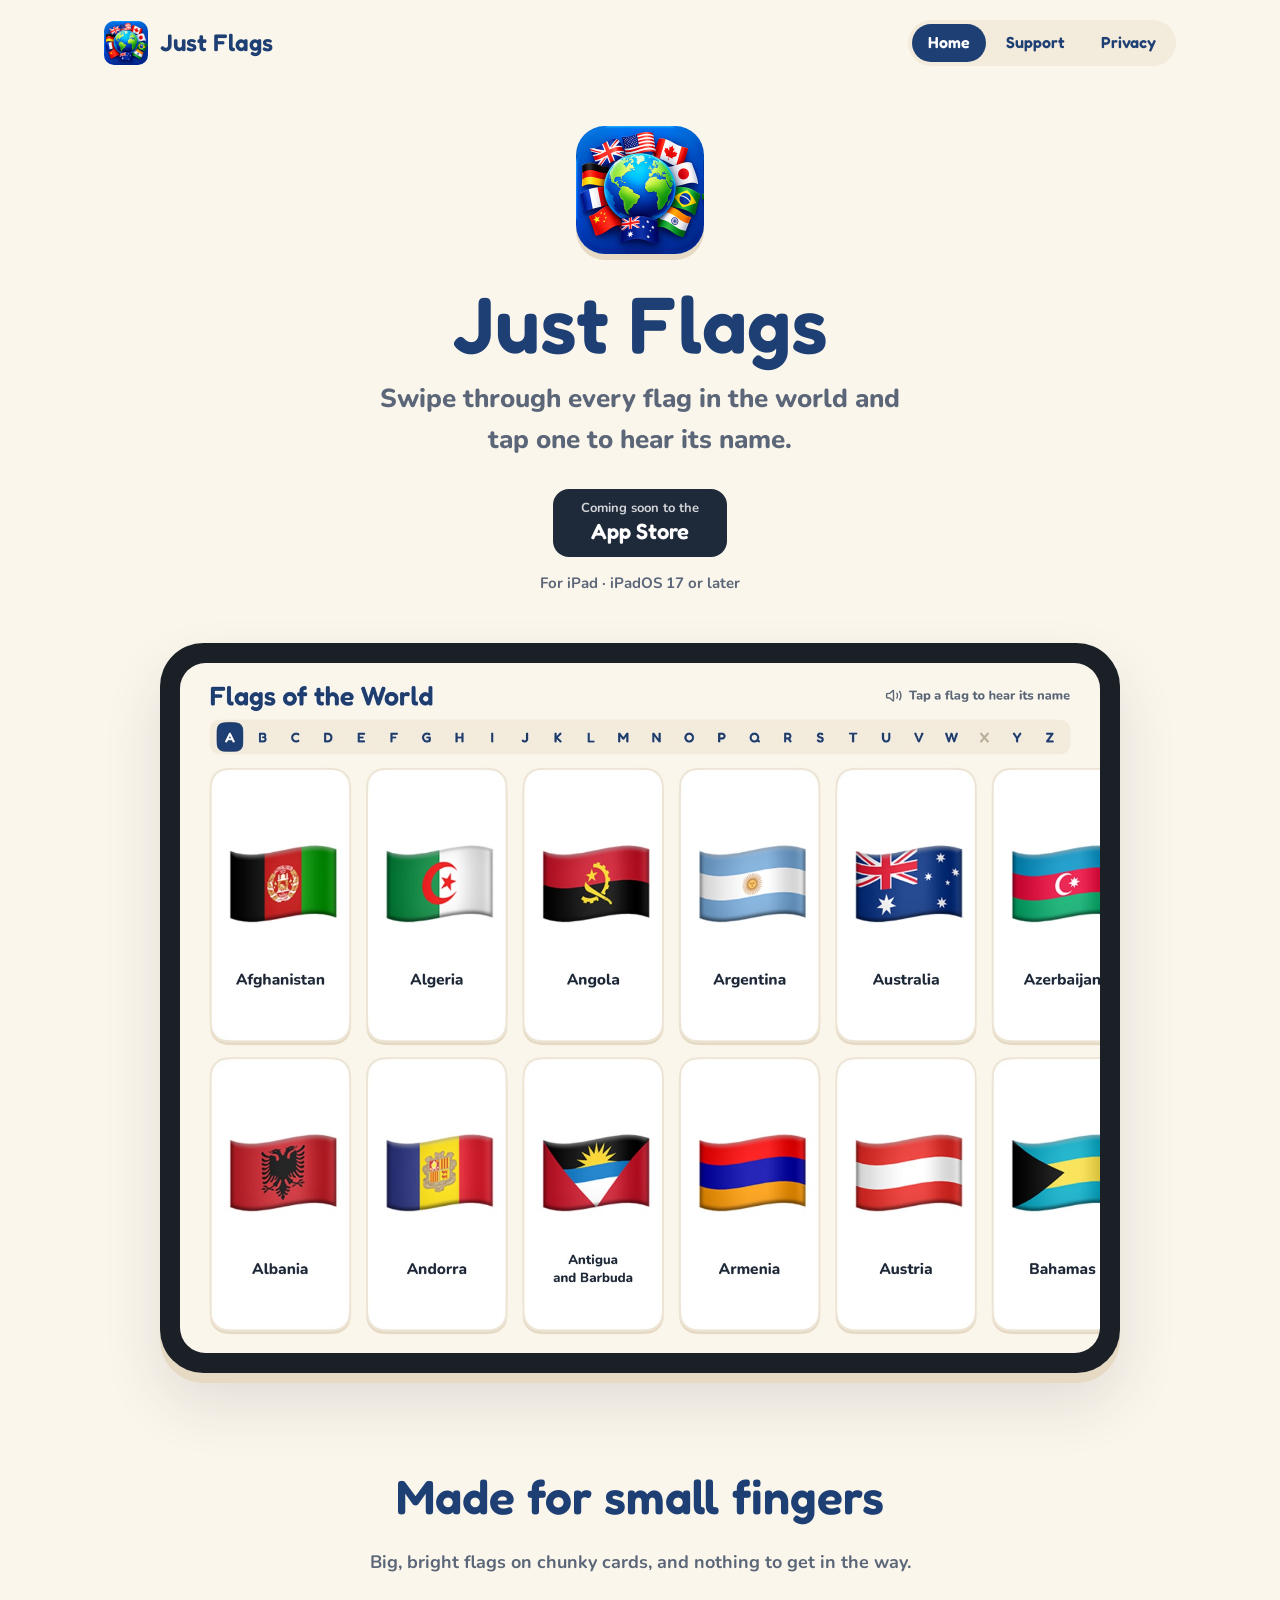
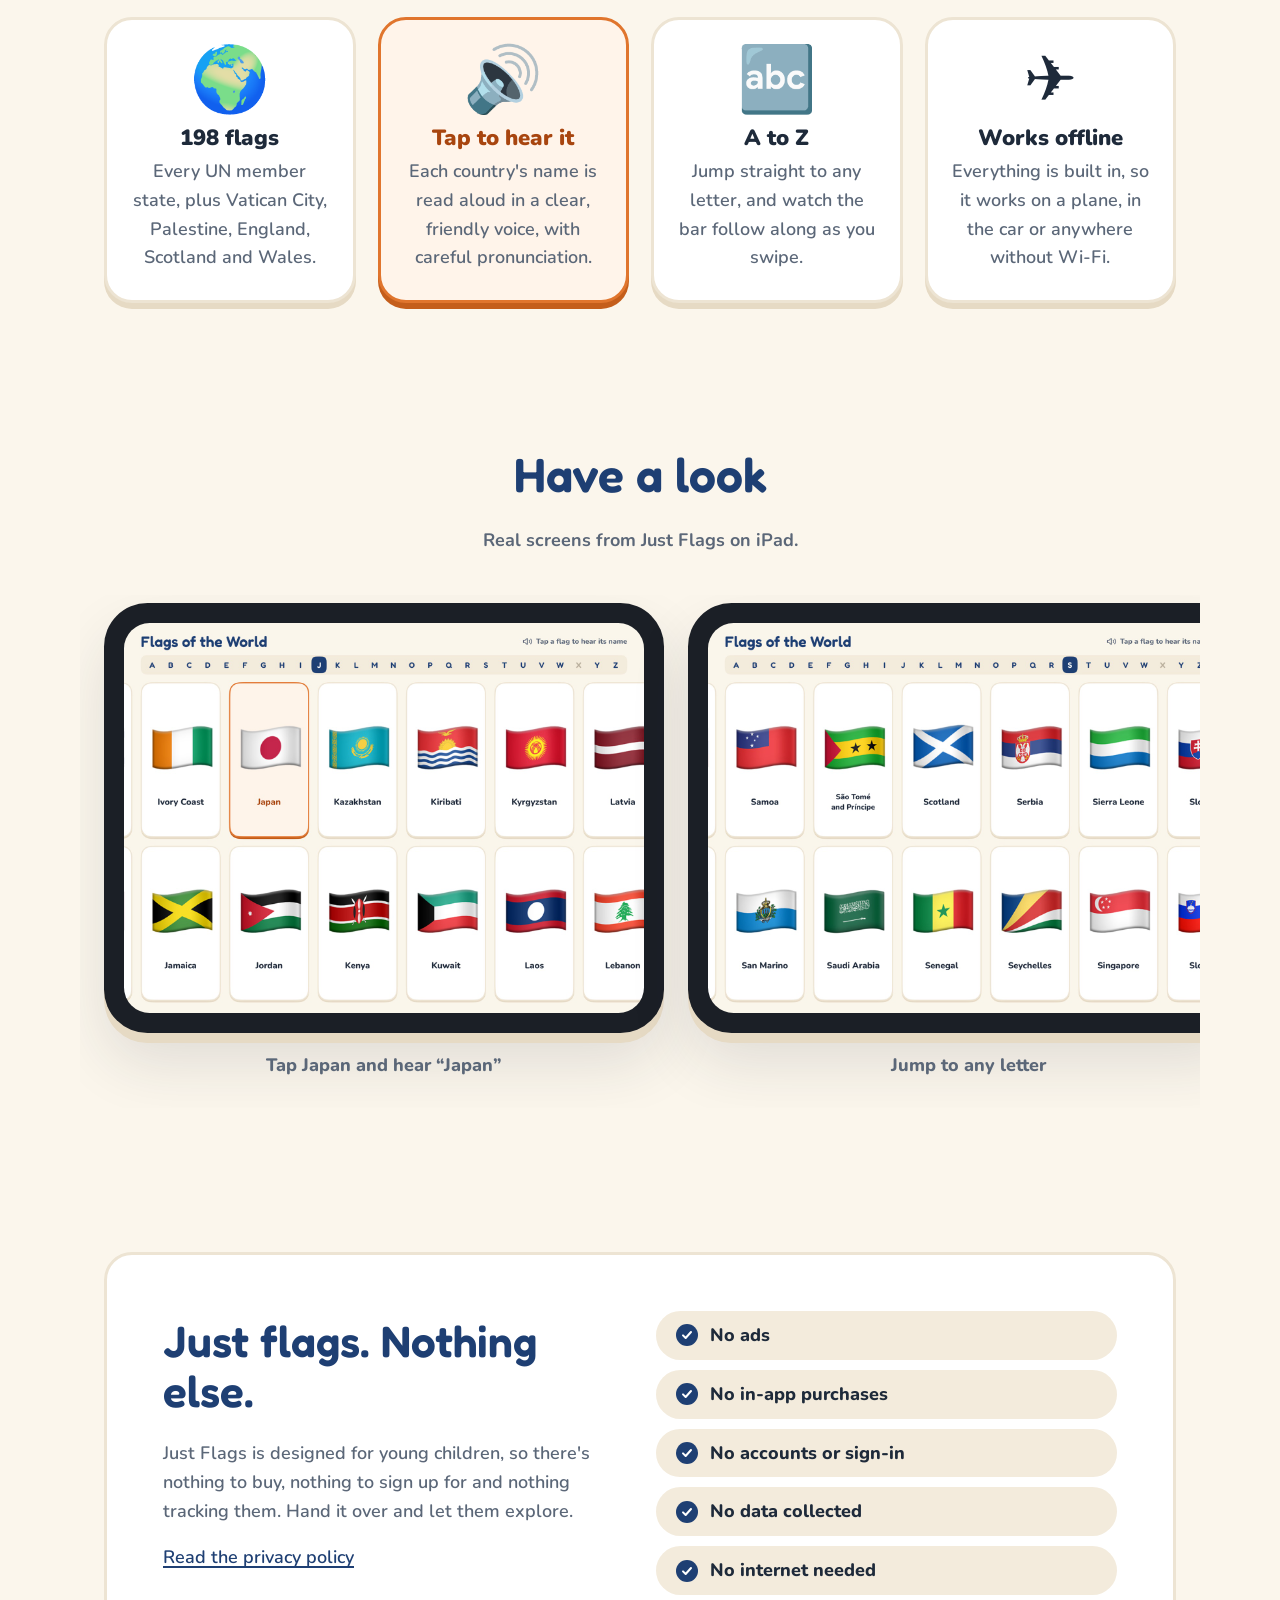
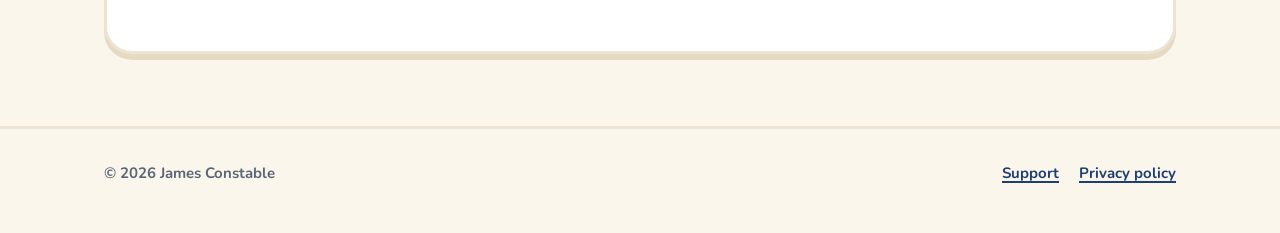
==== index.html @ 023f4b6b "feat: add Just Flags marketing site with privacy and support pages - Home page with real iPad simula" ====
<!doctype html>
<html lang="en-GB">
<head>
  <meta charset="utf-8">
  <meta name="viewport" content="width=device-width, initial-scale=1">
  <title>Just Flags – Learn the flags of the world</title>
  <meta name="description" content="Just Flags is an iPad app that helps young children learn the flags of the world. Swipe through all 198 flags and tap one to hear its name. No ads, no accounts, no data collected.">
  <meta property="og:title" content="Just Flags – Learn the flags of the world">
  <meta property="og:description" content="Swipe through every flag in the world and tap to hear its name. An iPad app for young children, with no ads and no data collected.">
  <meta property="og:type" content="website">
  <meta property="og:image" content="assets/screenshots/home.jpg">
  <meta name="theme-color" content="#fbf6ec">
  <link rel="icon" href="favicon.png" type="image/png">
  <link rel="apple-touch-icon" href="apple-touch-icon.png">
  <link rel="stylesheet" href="assets/site.css">
</head>
<body>
  <header class="site-header">
    <div class="wrap">
      <a class="brand" href="./"><img src="assets/icon-256.png" alt="">Just Flags</a>
      <nav class="nav" aria-label="Main">
        <a href="./" aria-current="page">Home</a>
        <a href="support.html">Support</a>
        <a href="privacy.html">Privacy</a>
      </nav>
    </div>
  </header>

  <main>
    <div class="hero">
      <div class="wrap">
        <img class="hero-icon" src="assets/icon-256.png" alt="Just Flags app icon" width="128" height="128">
        <h1>Just Flags</h1>
        <p class="lede">Swipe through every flag in the world and tap one to hear its name.</p>
        <div class="store" id="app-store">
          <small>Coming soon to the</small>
          <span>App Store</span>
        </div>
        <p class="hero-note">For iPad · iPadOS 17 or later</p>
        <div class="hero-device ipad">
          <img src="assets/screenshots/home.jpg" alt="Just Flags on iPad: a grid of flag cards starting with Afghanistan, under an A to Z bar" width="1600" height="1200">
        </div>
      </div>
    </div>

    <section aria-labelledby="features">
      <div class="wrap">
        <h2 class="section-title" id="features">Made for small fingers</h2>
        <p class="section-lede">Big, bright flags on chunky cards, and nothing to get in the way.</p>
        <div class="cards">
          <div class="card">
            <div class="emoji" aria-hidden="true">🌍</div>
            <h3>198 flags</h3>
            <p>Every UN member state, plus Vatican City, Palestine, England, Scotland and Wales.</p>
          </div>
          <div class="card highlight">
            <div class="emoji" aria-hidden="true">🔊</div>
            <h3>Tap to hear it</h3>
            <p>Each country's name is read aloud in a clear, friendly voice, with careful pronunciation.</p>
          </div>
          <div class="card">
            <div class="emoji" aria-hidden="true">🔤</div>
            <h3>A to Z</h3>
            <p>Jump straight to any letter, and watch the bar follow along as you swipe.</p>
          </div>
          <div class="card">
            <div class="emoji" aria-hidden="true">✈️</div>
            <h3>Works offline</h3>
            <p>Everything is built in, so it works on a plane, in the car or anywhere without Wi-Fi.</p>
          </div>
        </div>
      </div>
    </section>

    <section aria-labelledby="screens">
      <div class="wrap">
        <h2 class="section-title" id="screens">Have a look</h2>
        <p class="section-lede">Real screens from Just Flags on iPad.</p>
        <div class="gallery" tabindex="0" aria-label="Screenshots">
          <figure>
            <div class="ipad"><img src="assets/screenshots/tap-japan.jpg" alt="The Japan card highlighted in orange after being tapped" width="1600" height="1200"></div>
            <figcaption>Tap Japan and hear “Japan”</figcaption>
          </figure>
          <figure>
            <div class="ipad"><img src="assets/screenshots/jump-s.jpg" alt="The grid scrolled to countries starting with S, with S highlighted in the A to Z bar" width="1600" height="1200"></div>
            <figcaption>Jump to any letter</figcaption>
          </figure>
          <figure>
            <div class="ipad"><img src="assets/screenshots/tap-united-kingdom.jpg" alt="The United Kingdom card highlighted, next to Ukraine, Uruguay and the United States" width="1600" height="1200"></div>
            <figcaption>From Tuvalu to Vietnam</figcaption>
          </figure>
          <figure>
            <div class="ipad"><img src="assets/screenshots/jump-w.jpg" alt="The grid scrolled to Wales, Yemen, Zambia and Zimbabwe" width="1600" height="1200"></div>
            <figcaption>England, Scotland and Wales too</figcaption>
          </figure>
        </div>
      </div>
    </section>

    <section aria-labelledby="promise">
      <div class="wrap">
        <div class="promise">
          <div>
            <h2 id="promise">Just flags. Nothing else.</h2>
            <p>Just Flags is designed for young children, so there's nothing to buy, nothing to sign up for and nothing tracking them. Hand it over and let them explore.</p>
            <p><a href="privacy.html">Read the privacy policy</a></p>
          </div>
          <ul class="checks">
            <li>No ads</li>
            <li>No in-app purchases</li>
            <li>No accounts or sign-in</li>
            <li>No data collected</li>
            <li>No internet needed</li>
          </ul>
        </div>
      </div>
    </section>
  </main>

  <footer class="site-footer">
    <div class="wrap">
      <span>© 2026 James Constable</span>
      <nav aria-label="Footer">
        <a href="support.html">Support</a>
        <a href="privacy.html">Privacy policy</a>
      </nav>
    </div>
  </footer>
</body>
</html>
---- assets/site.css ----
@font-face {
  font-family: "Fredoka";
  src: url("fonts/Fredoka.ttf") format("truetype");
  font-weight: 300 700;
  font-display: swap;
}

@font-face {
  font-family: "Nunito";
  src: url("fonts/Nunito.ttf") format("truetype");
  font-weight: 200 1000;
  font-display: swap;
}

:root {
  --bg: #fbf6ec;
  --card: #ffffff;
  --card-border: #ede4d3;
  --ledge: #e6dac4;
  --pill: #f3ebdc;
  --navy: #1e3f73;
  --ink: #1e2a3a;
  --muted: #5b6778;
  --orange: #e0752d;
  --orange-fill: #fff4ea;
  --orange-text: #a8450f;
  --orange-ledge: #c45e1b;
  --radius: 28px;
  --max: 1120px;
  --display: "Fredoka", ui-rounded, "SF Pro Rounded", system-ui, sans-serif;
  --body: "Nunito", ui-rounded, system-ui, -apple-system, sans-serif;
}

*,
*::before,
*::after {
  box-sizing: border-box;
}

html {
  -webkit-text-size-adjust: 100%;
}

body {
  margin: 0;
  background: var(--bg);
  color: var(--ink);
  font-family: var(--body);
  font-size: 18px;
  line-height: 1.6;
}

img {
  max-width: 100%;
  height: auto;
  display: block;
}

a {
  color: var(--navy);
  text-decoration-thickness: 2px;
  text-underline-offset: 3px;
}

a:hover {
  color: var(--orange-text);
}

:focus-visible {
  outline: 3px solid var(--orange);
  outline-offset: 3px;
  border-radius: 6px;
}

h1,
h2,
h3 {
  font-family: var(--display);
  font-weight: 600;
  color: var(--navy);
  line-height: 1.15;
  margin: 0 0 0.5em;
}

.wrap {
  max-width: var(--max);
  margin: 0 auto;
  padding: 0 24px;
}

/* Header */

.site-header {
  padding: 20px 0;
}

.site-header .wrap {
  display: flex;
  align-items: center;
  justify-content: space-between;
  gap: 16px;
  flex-wrap: wrap;
}

.brand {
  display: flex;
  align-items: center;
  gap: 12px;
  font-family: var(--display);
  font-weight: 600;
  font-size: 24px;
  color: var(--navy);
  text-decoration: none;
}

.brand img {
  width: 44px;
  height: 44px;
  border-radius: 10px;
}

.nav {
  display: flex;
  gap: 4px;
  background: var(--pill);
  border-radius: 999px;
  padding: 4px;
}

.nav a {
  font-family: var(--display);
  font-weight: 600;
  font-size: 16px;
  text-decoration: none;
  padding: 6px 16px;
  border-radius: 999px;
}

.nav a[aria-current="page"] {
  background: var(--navy);
  color: #fff;
}

/* Hero */

.hero {
  padding: 40px 0 24px;
  text-align: center;
}

.hero-icon {
  width: 128px;
  height: 128px;
  margin: 0 auto 24px;
  border-radius: 29px;
  box-shadow: 0 6px 0 var(--ledge);
}

.hero h1 {
  font-size: clamp(44px, 8vw, 80px);
  margin-bottom: 8px;
}

.hero .lede {
  font-size: clamp(20px, 2.6vw, 26px);
  font-weight: 800;
  color: var(--muted);
  max-width: 34ch;
  margin: 0 auto 28px;
}

.store {
  display: inline-flex;
  flex-direction: column;
  align-items: center;
  gap: 2px;
  background: var(--ink);
  color: #fff;
  border-radius: 16px;
  padding: 12px 28px;
  text-decoration: none;
  line-height: 1.2;
}

.store small {
  font-size: 13px;
  font-weight: 700;
  opacity: 0.8;
}

.store span {
  font-family: var(--display);
  font-weight: 600;
  font-size: 22px;
}

.store:hover {
  color: #fff;
  background: var(--navy);
}

.hero-note {
  margin-top: 14px;
  font-size: 15px;
  font-weight: 700;
  color: var(--muted);
}

/* iPad frame */

.ipad {
  background: #1b1f26;
  border-radius: clamp(18px, 3.4vw, 44px);
  padding: clamp(8px, 1.6vw, 20px);
  box-shadow: 0 10px 0 var(--ledge), 0 30px 60px rgba(30, 42, 58, 0.12);
}

.ipad img {
  border-radius: clamp(10px, 2vw, 26px);
  aspect-ratio: 4 / 3;
  width: 100%;
}

.hero-device {
  max-width: 960px;
  margin: 48px auto 0;
}

/* Sections */

section {
  padding: 72px 0;
}

.section-title {
  text-align: center;
  font-size: clamp(32px, 5vw, 48px);
}

.section-lede {
  text-align: center;
  color: var(--muted);
  font-weight: 700;
  max-width: 52ch;
  margin: 0 auto 40px;
}

/* Cards, styled like the flag cards in the app */

.cards {
  display: grid;
  grid-template-columns: repeat(auto-fit, minmax(240px, 1fr));
  gap: 22px;
}

.card {
  background: var(--card);
  border: 3px solid var(--card-border);
  border-radius: var(--radius);
  box-shadow: 0 6px 0 var(--ledge);
  padding: 28px 24px;
  text-align: center;
}

.card .emoji {
  font-size: 64px;
  line-height: 1;
  margin-bottom: 14px;
}

.card h3 {
  font-family: var(--body);
  font-weight: 900;
  font-size: 22px;
  color: var(--ink);
  margin-bottom: 6px;
}

.card p {
  margin: 0;
  color: var(--muted);
  font-weight: 600;
}

.card.highlight {
  border-color: var(--orange);
  background: var(--orange-fill);
  box-shadow: 0 6px 0 var(--orange-ledge);
}

.card.highlight h3 {
  color: var(--orange-text);
}

/* Promise list */

.promise {
  background: var(--card);
  border: 3px solid var(--card-border);
  border-radius: var(--radius);
  box-shadow: 0 6px 0 var(--ledge);
  padding: clamp(28px, 5vw, 56px);
  display: grid;
  grid-template-columns: 1fr 1fr;
  gap: 32px;
  align-items: center;
}

.promise h2 {
  font-size: clamp(30px, 4.4vw, 44px);
}

.promise p {
  color: var(--muted);
  font-weight: 600;
}

.checks {
  list-style: none;
  padding: 0;
  margin: 0;
  display: grid;
  gap: 10px;
}

.checks li {
  display: flex;
  align-items: center;
  gap: 12px;
  background: var(--pill);
  border-radius: 999px;
  padding: 10px 20px;
  font-weight: 800;
}

.checks li::before {
  content: "";
  flex: none;
  width: 22px;
  height: 22px;
  border-radius: 50%;
  background: var(--navy) url("data:image/svg+xml,%3Csvg xmlns='http://www.w3.org/2000/svg' viewBox='0 0 24 24'%3E%3Cpath d='M6 12.5l4 4 8-9' fill='none' stroke='white' stroke-width='3' stroke-linecap='round' stroke-linejoin='round'/%3E%3C/svg%3E") center / 16px no-repeat;
}

/* Gallery */

.gallery {
  display: grid;
  grid-auto-flow: column;
  grid-auto-columns: min(78%, 560px);
  gap: 24px;
  overflow-x: auto;
  scroll-snap-type: x mandatory;
  padding: 8px 24px 28px;
  margin: 0 -24px;
  scrollbar-width: none;
}

.gallery::-webkit-scrollbar {
  display: none;
}

.gallery figure {
  margin: 0;
  scroll-snap-align: center;
}

.gallery figcaption {
  text-align: center;
  font-weight: 800;
  color: var(--muted);
  margin-top: 18px;
}

/* Prose pages */

.prose {
  max-width: 720px;
  margin: 0 auto;
  padding: 32px 24px 72px;
}

.prose h1 {
  font-size: clamp(38px, 6vw, 56px);
}

.prose h2 {
  font-size: 28px;
  margin-top: 1.8em;
}

.prose .updated {
  color: var(--muted);
  font-weight: 700;
}

.prose li {
  margin-bottom: 4px;
}

.faq details {
  background: var(--card);
  border: 3px solid var(--card-border);
  border-radius: 20px;
  box-shadow: 0 4px 0 var(--ledge);
  padding: 4px 22px;
  margin-bottom: 16px;
}

.faq summary {
  cursor: pointer;
  font-weight: 900;
  font-size: 19px;
  padding: 14px 0;
  list-style: none;
}

.faq summary::-webkit-details-marker {
  display: none;
}

.faq summary::after {
  content: "+";
  float: right;
  font-family: var(--display);
  color: var(--navy);
  font-size: 24px;
  line-height: 1;
}

.faq details[open] summary::after {
  content: "–";
}

.contact {
  background: var(--orange-fill);
  border: 3px solid var(--orange);
  border-radius: var(--radius);
  box-shadow: 0 6px 0 var(--orange-ledge);
  padding: 28px;
  margin: 32px 0;
}

.contact h2 {
  margin-top: 0;
}

.contact a {
  font-weight: 900;
  font-size: 20px;
  word-break: break-all;
}

/* Footer */

.site-footer {
  border-top: 3px solid var(--card-border);
  padding: 32px 0 48px;
  color: var(--muted);
  font-size: 15px;
  font-weight: 700;
}

.site-footer .wrap {
  display: flex;
  justify-content: space-between;
  gap: 16px;
  flex-wrap: wrap;
}

.site-footer nav {
  display: flex;
  gap: 20px;
}

@media (max-width: 720px) {
  body {
    font-size: 17px;
  }

  .wrap {
    padding: 0 16px;
  }

  .gallery {
    margin: 0 -16px;
    padding: 8px 16px 28px;
  }

  .prose {
    padding: 24px 16px 56px;
  }

  .promise {
    grid-template-columns: 1fr;
  }

  section {
    padding: 52px 0;
  }

  .site-header .wrap {
    justify-content: center;
  }
}
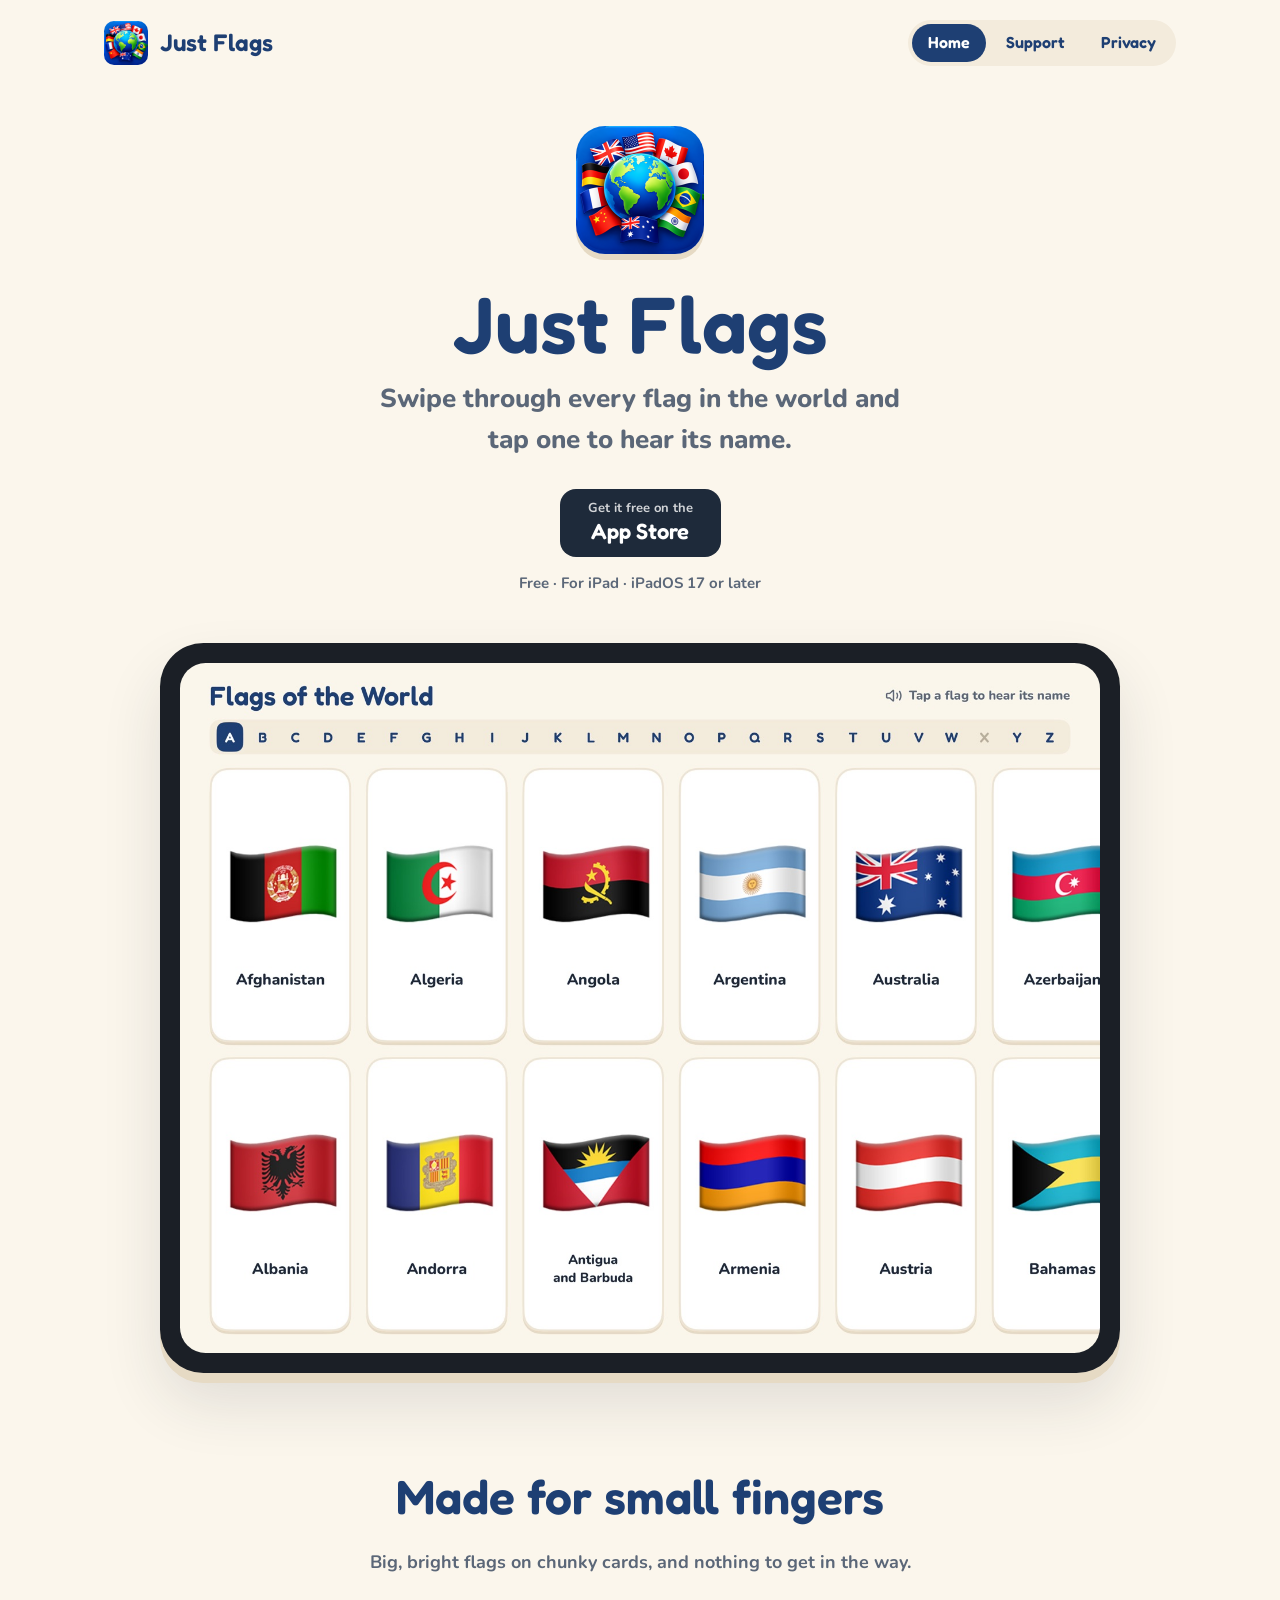
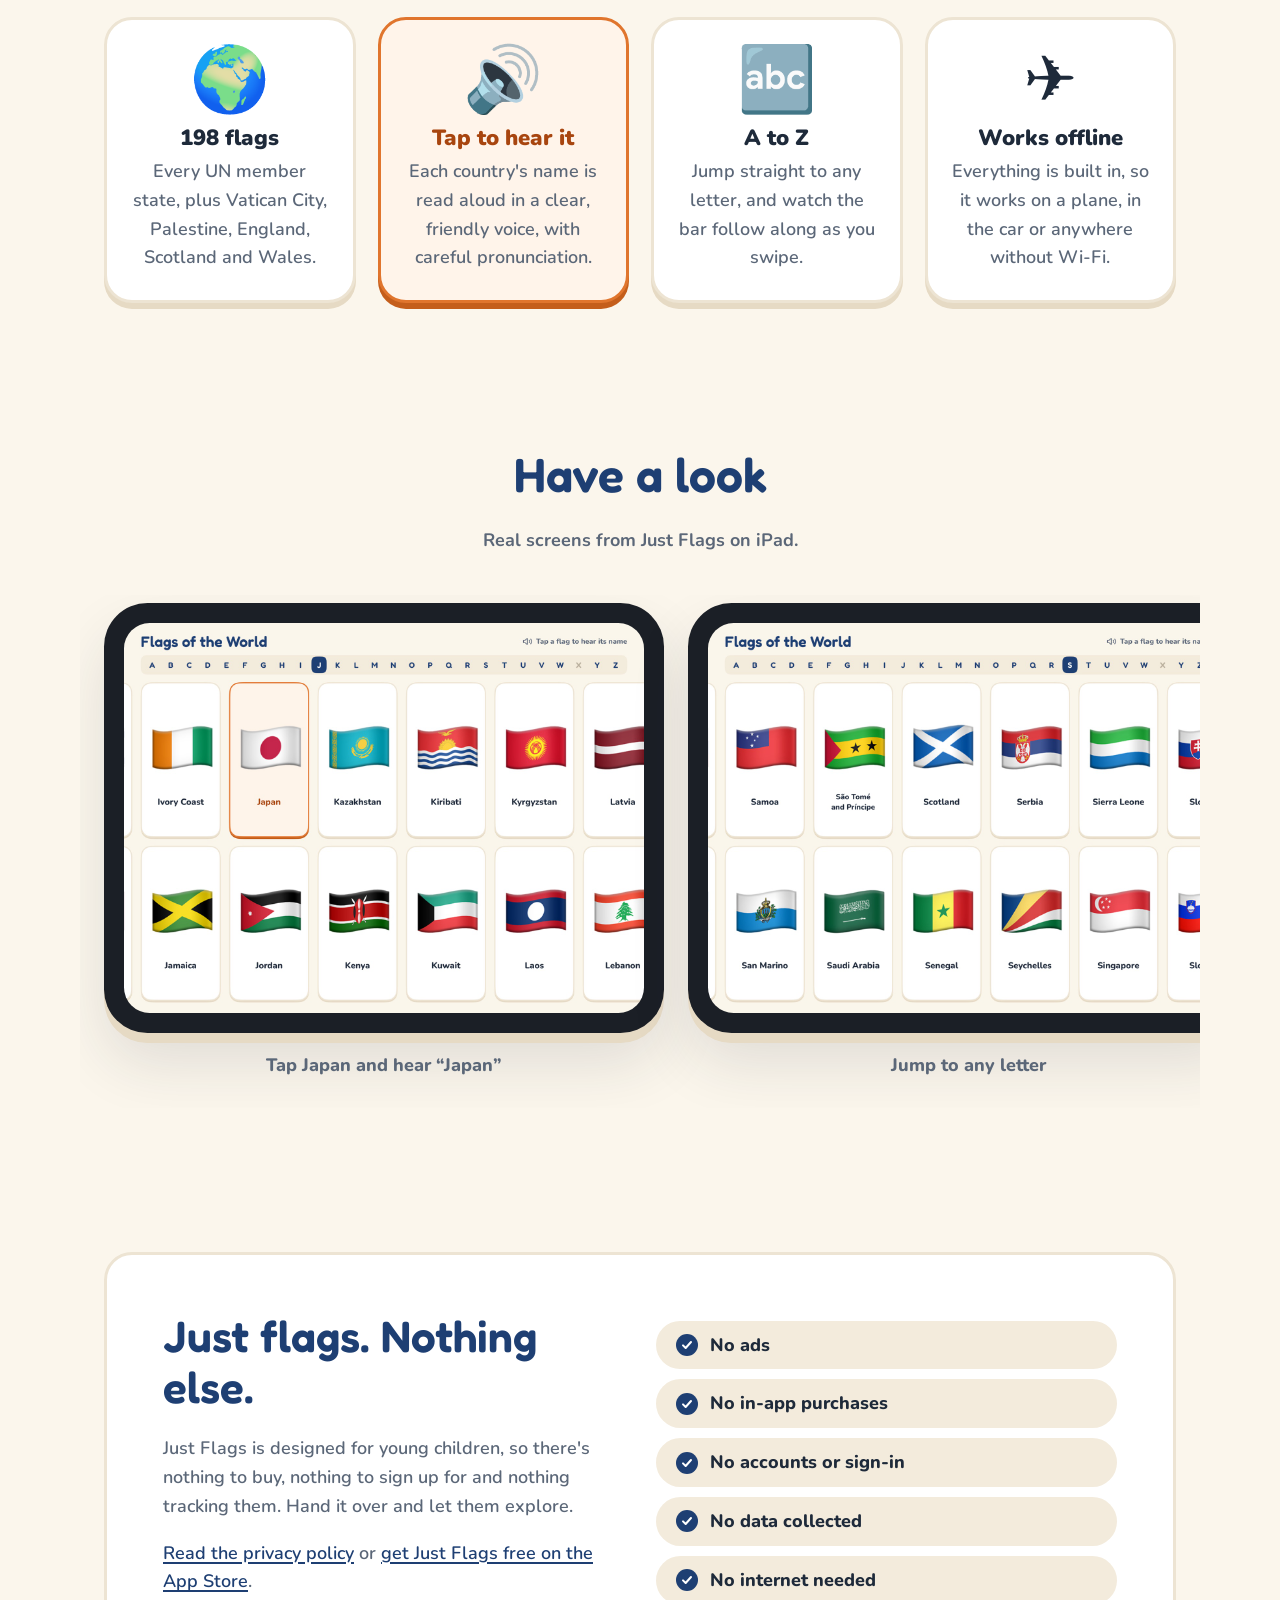
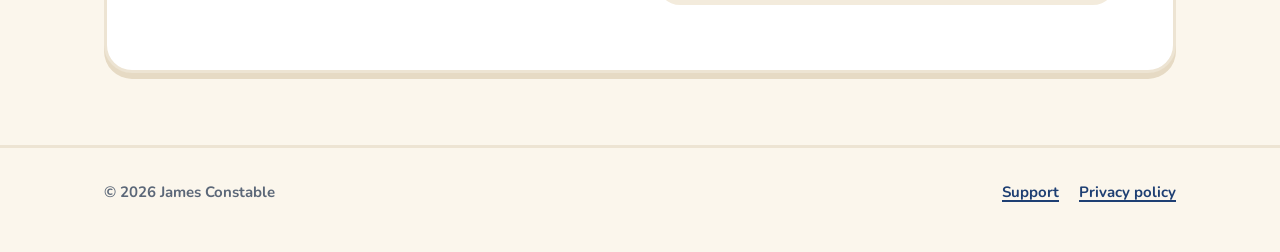
==== commit 917c2c7e: "feat: link to Just Flags on the App Store - Replace the "Coming soon" button with a link to the live" ====
--- a/index.html
+++ b/index.html
@@ -9,6 +9,7 @@
   <meta property="og:description" content="Swipe through every flag in the world and tap to hear its name. An iPad app for young children, with no ads and no data collected.">
   <meta property="og:type" content="website">
   <meta property="og:image" content="assets/screenshots/home.jpg">
+  <meta name="apple-itunes-app" content="app-id=6826595814">
   <meta name="theme-color" content="#fbf6ec">
   <link rel="icon" href="favicon.png" type="image/png">
   <link rel="apple-touch-icon" href="apple-touch-icon.png">
@@ -32,11 +33,11 @@
         <img class="hero-icon" src="assets/icon-256.png" alt="Just Flags app icon" width="128" height="128">
         <h1>Just Flags</h1>
         <p class="lede">Swipe through every flag in the world and tap one to hear its name.</p>
-        <div class="store" id="app-store">
-          <small>Coming soon to the</small>
+        <a class="store" id="app-store" href="https://apps.apple.com/app/id6826595814">
+          <small>Get it free on the</small>
           <span>App Store</span>
-        </div>
-        <p class="hero-note">For iPad · iPadOS 17 or later</p>
+        </a>
+        <p class="hero-note">Free · For iPad · iPadOS 17 or later</p>
         <div class="hero-device ipad">
           <img src="assets/screenshots/home.jpg" alt="Just Flags on iPad: a grid of flag cards starting with Afghanistan, under an A to Z bar" width="1600" height="1200">
         </div>
@@ -103,7 +104,7 @@
           <div>
             <h2 id="promise">Just flags. Nothing else.</h2>
             <p>Just Flags is designed for young children, so there's nothing to buy, nothing to sign up for and nothing tracking them. Hand it over and let them explore.</p>
-            <p><a href="privacy.html">Read the privacy policy</a></p>
+            <p><a href="privacy.html">Read the privacy policy</a> or <a href="https://apps.apple.com/app/id6826595814">get Just Flags free on the App Store</a>.</p>
           </div>
           <ul class="checks">
             <li>No ads</li>
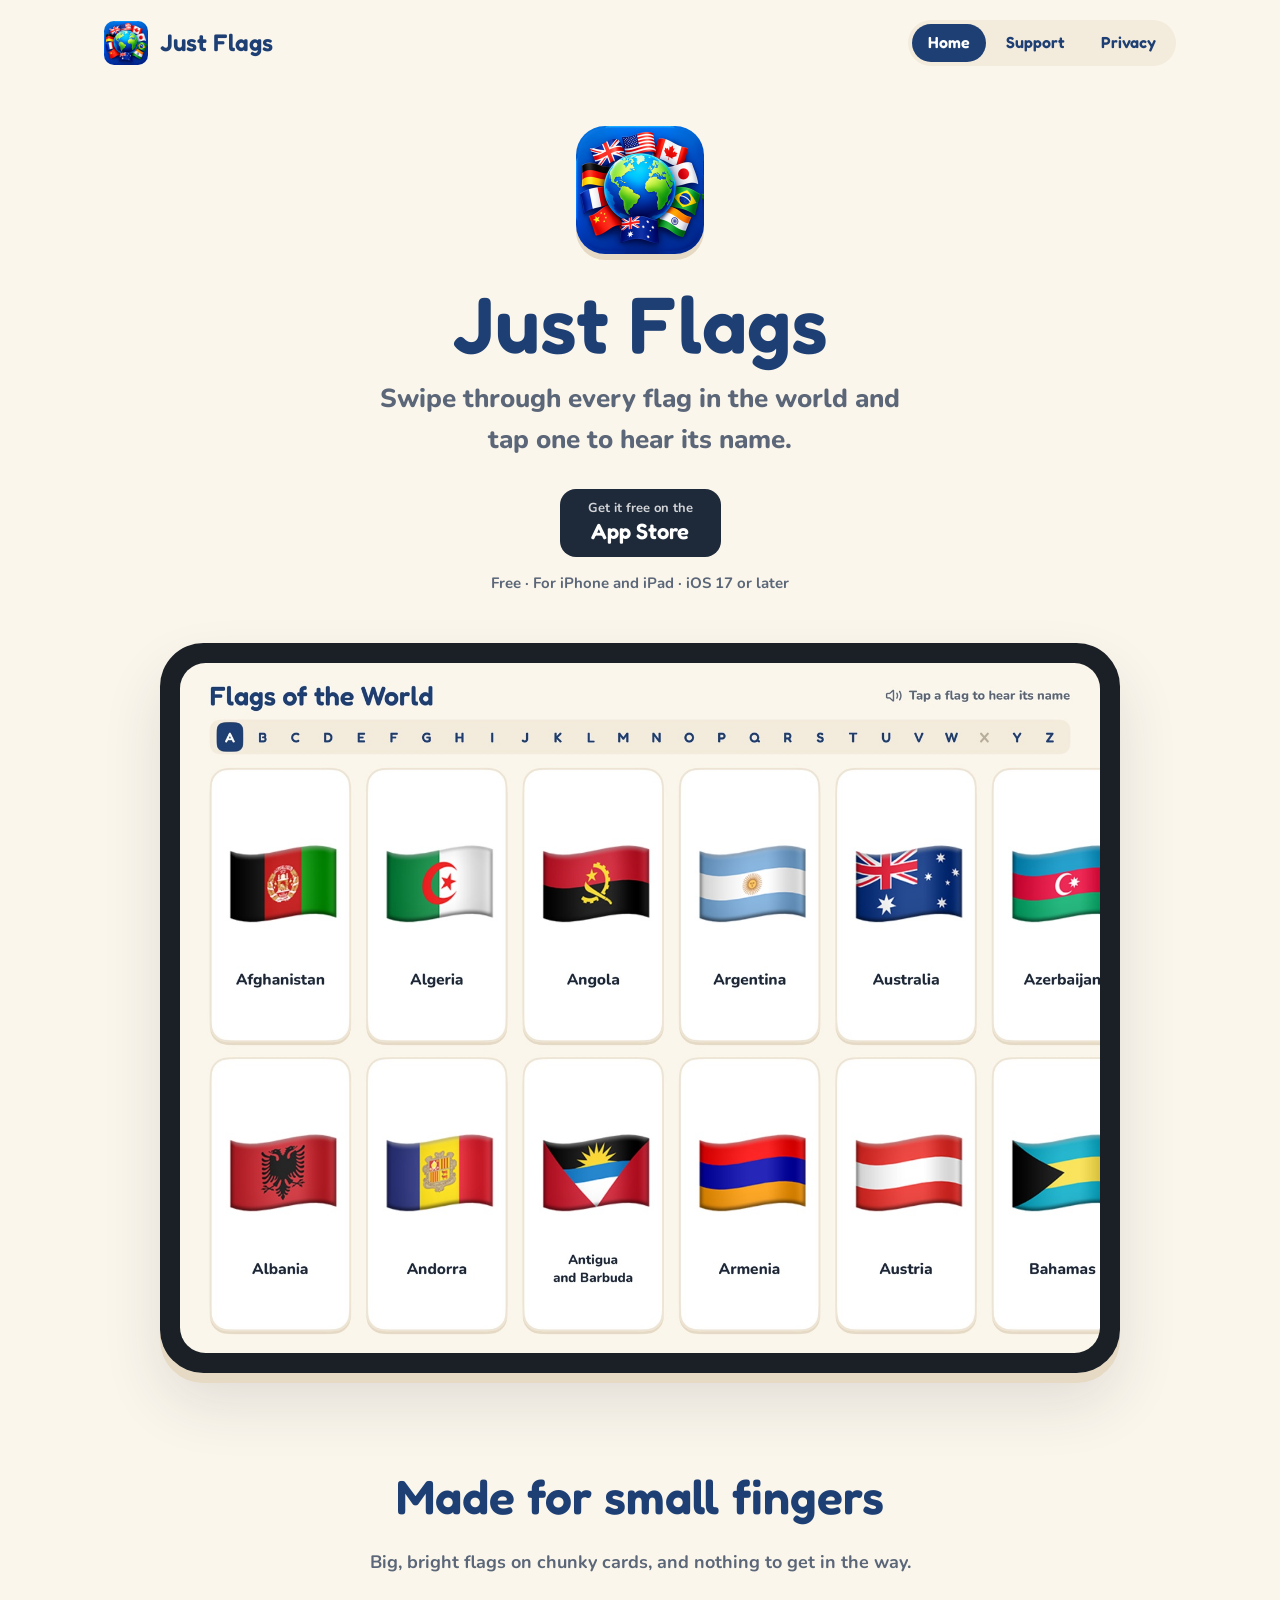
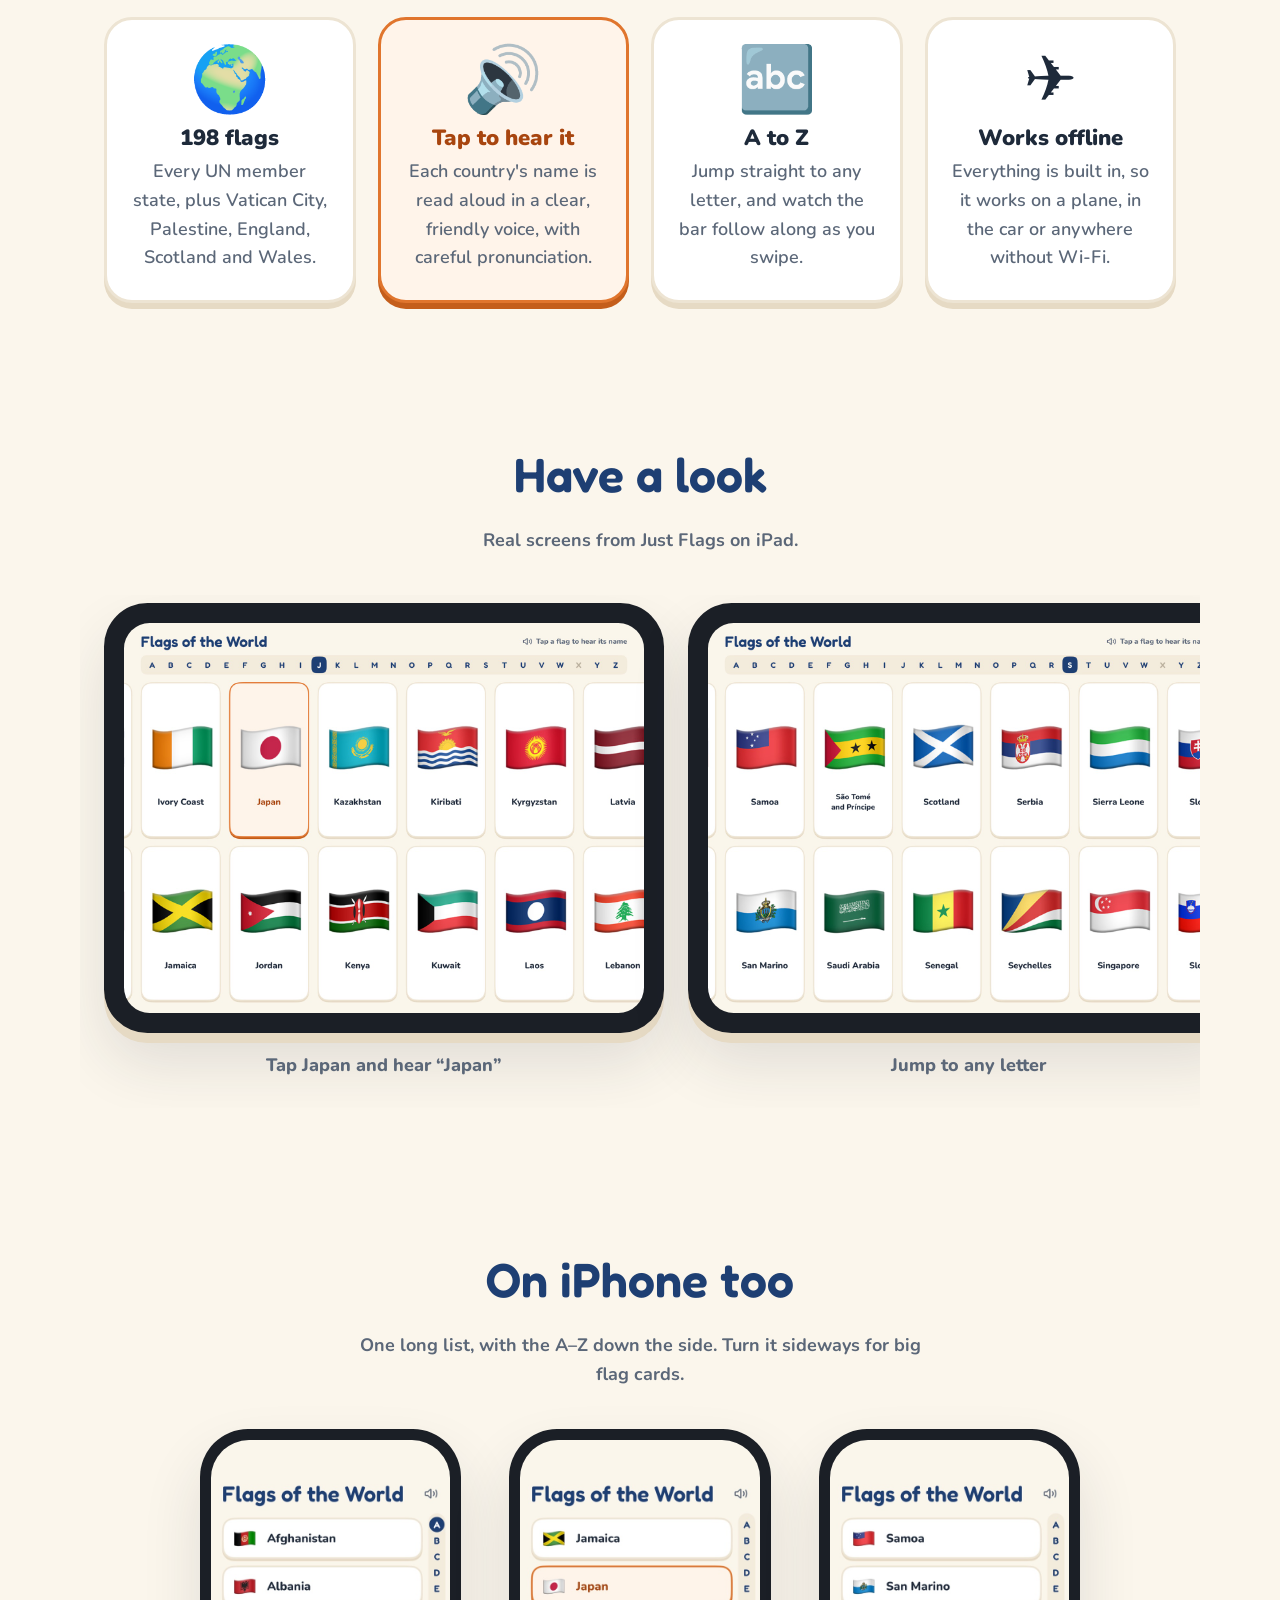
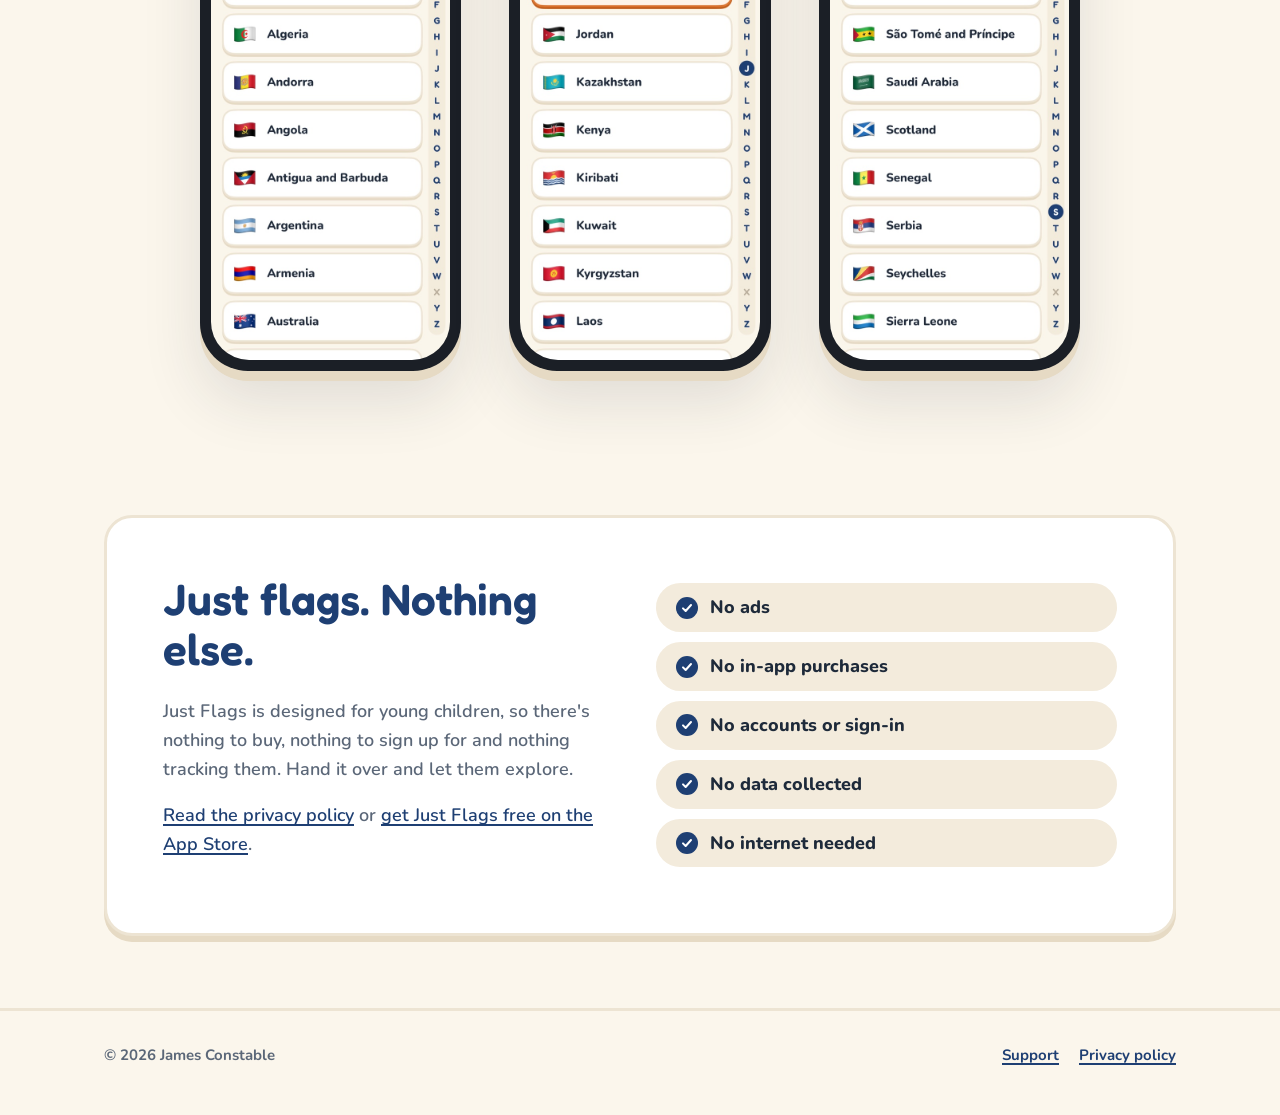
==== commit 10bb72aa: "feat: show Just Flags on iPhone - Add an "On iPhone too" section with three iPhone simulator screens" ====
--- a/index.html
+++ b/index.html
@@ -4,9 +4,9 @@
   <meta charset="utf-8">
   <meta name="viewport" content="width=device-width, initial-scale=1">
   <title>Just Flags – Learn the flags of the world</title>
-  <meta name="description" content="Just Flags is an iPad app that helps young children learn the flags of the world. Swipe through all 198 flags and tap one to hear its name. No ads, no accounts, no data collected.">
+  <meta name="description" content="Just Flags is an app for iPhone and iPad that helps young children learn the flags of the world. Swipe through all 198 flags and tap one to hear its name. No ads, no accounts, no data collected.">
   <meta property="og:title" content="Just Flags – Learn the flags of the world">
-  <meta property="og:description" content="Swipe through every flag in the world and tap to hear its name. An iPad app for young children, with no ads and no data collected.">
+  <meta property="og:description" content="Swipe through every flag in the world and tap to hear its name. An app for iPhone and iPad for young children, with no ads and no data collected.">
   <meta property="og:type" content="website">
   <meta property="og:image" content="assets/screenshots/home.jpg">
   <meta name="apple-itunes-app" content="app-id=6826595814">
@@ -37,7 +37,7 @@
           <small>Get it free on the</small>
           <span>App Store</span>
         </a>
-        <p class="hero-note">Free · For iPad · iPadOS 17 or later</p>
+        <p class="hero-note">Free · For iPhone and iPad · iOS 17 or later</p>
         <div class="hero-device ipad">
           <img src="assets/screenshots/home.jpg" alt="Just Flags on iPad: a grid of flag cards starting with Afghanistan, under an A to Z bar" width="1600" height="1200">
         </div>
@@ -98,6 +98,24 @@
       </div>
     </section>
 
+    <section aria-labelledby="iphone">
+      <div class="wrap">
+        <h2 class="section-title" id="iphone">On iPhone too</h2>
+        <p class="section-lede">One long list, with the A–Z down the side. Turn it sideways for big flag cards.</p>
+        <div class="phones" tabindex="0" aria-label="iPhone screenshots">
+          <figure>
+            <div class="iphone"><img src="assets/screenshots/iphone-home.jpg" alt="Just Flags on iPhone: a list of flags starting with Afghanistan, with an A to Z strip down the right" width="600" height="1303"></div>
+          </figure>
+          <figure>
+            <div class="iphone"><img src="assets/screenshots/iphone-tap-japan.jpg" alt="Japan highlighted in orange in the list after being tapped, with J highlighted in the A to Z strip" width="600" height="1303"></div>
+          </figure>
+          <figure>
+            <div class="iphone"><img src="assets/screenshots/iphone-jump-s.jpg" alt="The list jumped to countries starting with S" width="600" height="1303"></div>
+          </figure>
+        </div>
+      </div>
+    </section>
+
     <section aria-labelledby="promise">
       <div class="wrap">
         <div class="promise">
--- a/assets/site.css
+++ b/assets/site.css
@@ -372,6 +372,33 @@
   margin-top: 18px;
 }
 
+/* iPhone row */
+
+.phones {
+  display: grid;
+  grid-template-columns: repeat(3, 1fr);
+  gap: clamp(20px, 4vw, 48px);
+  max-width: 880px;
+  margin: 0 auto;
+}
+
+.phones figure {
+  margin: 0;
+}
+
+.iphone {
+  background: #1b1f26;
+  border-radius: clamp(28px, 4.4vw, 48px);
+  padding: clamp(7px, 1vw, 11px);
+  box-shadow: 0 10px 0 var(--ledge), 0 30px 60px rgba(30, 42, 58, 0.12);
+}
+
+.iphone img {
+  border-radius: clamp(21px, 3.4vw, 38px);
+  aspect-ratio: 1320 / 2868;
+  width: 100%;
+}
+
 /* Prose pages */
 
 .prose {
@@ -487,6 +514,26 @@
     padding: 8px 16px 28px;
   }
 
+  .phones {
+    grid-template-columns: none;
+    grid-auto-flow: column;
+    grid-auto-columns: 62%;
+    gap: 20px;
+    overflow-x: auto;
+    scroll-snap-type: x mandatory;
+    scrollbar-width: none;
+    margin: 0 -16px;
+    padding: 8px 16px 28px;
+  }
+
+  .phones::-webkit-scrollbar {
+    display: none;
+  }
+
+  .phones figure {
+    scroll-snap-align: center;
+  }
+
   .prose {
     padding: 24px 16px 56px;
   }
